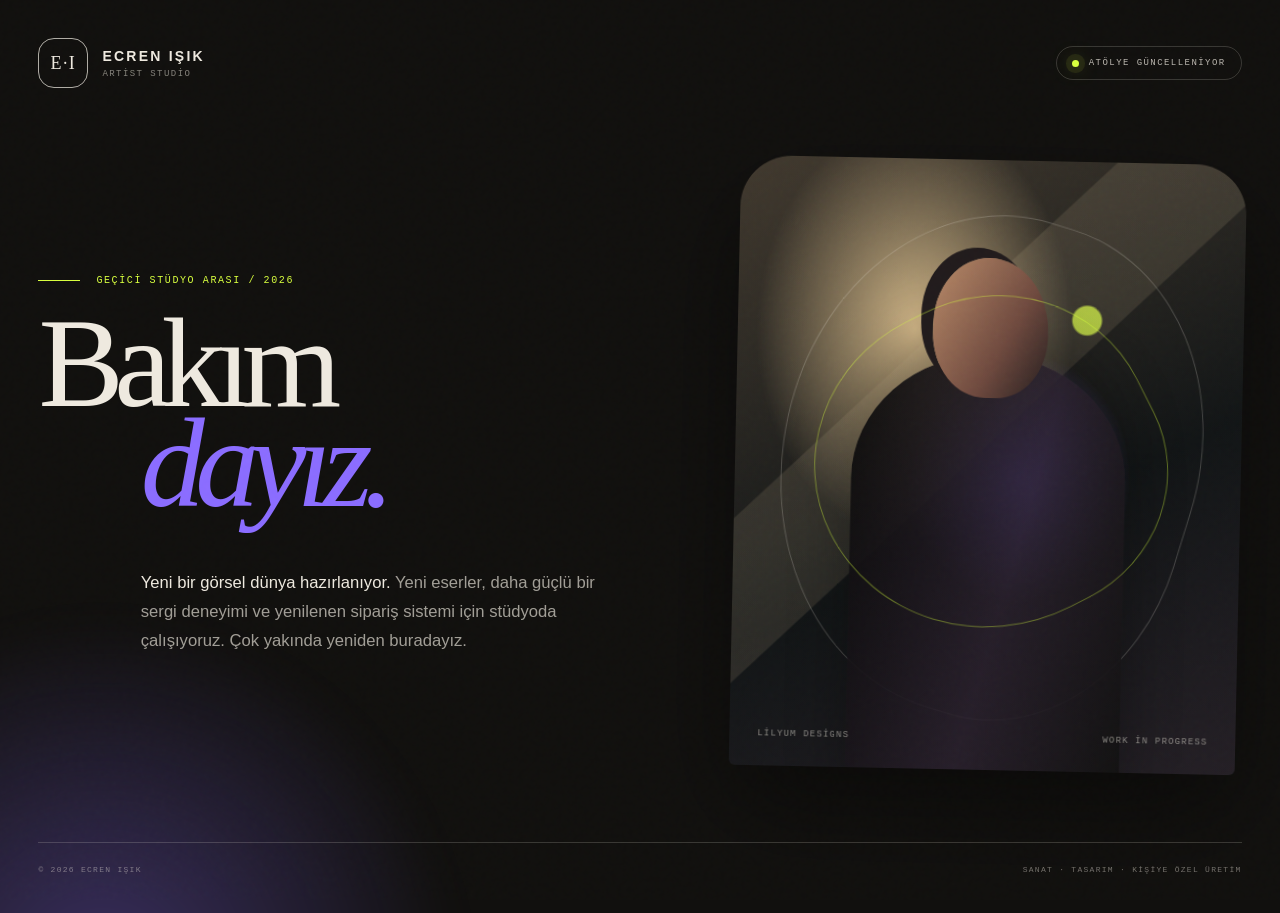
==== maintenance.html @ 32172b76 "Enable Lilyum maintenance mode" ====
<!doctype html>
<html lang="tr">
<head>
  <meta charset="UTF-8" />
  <meta name="viewport" content="width=device-width, initial-scale=1.0, viewport-fit=cover" />
  <meta name="theme-color" content="#11100e" />
  <meta name="robots" content="noindex,nofollow" />
  <meta name="description" content="Ecren Işık Artist Studio yenileniyor. Çok yakında yeniden buradayız." />
  <link rel="icon" href="icon.svg" type="image/svg+xml" />
  <title>Bakımdayız — Ecren Işık Artist Studio</title>
  <style>
    :root { color-scheme: dark; --ink:#11100e; --paper:#eee9df; --acid:#d8ff3e; --violet:#8a6cff; --line:rgba(238,233,223,.18); }
    * { box-sizing: border-box; }
    html, body { min-height: 100%; }
    body { margin:0; min-height:100svh; overflow-x:hidden; background:var(--ink); color:var(--paper); font-family:Inter,ui-sans-serif,-apple-system,BlinkMacSystemFont,"Segoe UI",sans-serif; }
    body::before { content:""; position:fixed; inset:0; pointer-events:none; opacity:.16; z-index:10; background-image:url("data:image/svg+xml,%3Csvg viewBox='0 0 180 180' xmlns='http://www.w3.org/2000/svg'%3E%3Cfilter id='n'%3E%3CfeTurbulence type='fractalNoise' baseFrequency='.92' numOctaves='4' stitchTiles='stitch'/%3E%3C/filter%3E%3Crect width='100%25' height='100%25' filter='url(%23n)' opacity='.5'/%3E%3C/svg%3E"); mix-blend-mode:soft-light; }
    .shell { position:relative; isolation:isolate; min-height:100svh; display:grid; grid-template-rows:auto 1fr auto; padding:clamp(22px,3vw,46px); }
    .aurora { position:fixed; width:min(60vw,800px); aspect-ratio:1; left:-22vw; bottom:-36vw; border-radius:50%; background:radial-gradient(circle,rgba(138,108,255,.34),transparent 66%); filter:blur(20px); animation:breathe 9s ease-in-out infinite alternate; pointer-events:none; }
    .topbar,.footer { display:flex; align-items:center; justify-content:space-between; gap:24px; position:relative; z-index:3; }
    .brand { display:flex; align-items:center; gap:14px; }
    .monogram { width:50px; aspect-ratio:1; border:1px solid rgba(238,233,223,.72); border-radius:16px; display:grid; place-items:center; font-family:Georgia,"Times New Roman",serif; font-size:18px; letter-spacing:.08em; }
    .brand-copy strong,.brand-copy small { display:block; }
    .brand-copy strong { font-size:14px; letter-spacing:.16em; line-height:1.2; }
    .brand-copy small,.eyebrow,.footer,.status { font-family:ui-monospace,SFMono-Regular,Menlo,Monaco,Consolas,monospace; text-transform:uppercase; letter-spacing:.16em; }
    .brand-copy small { margin-top:4px; color:rgba(238,233,223,.52); font-size:9px; }
    .status { display:inline-flex; align-items:center; gap:10px; padding:11px 15px; border:1px solid var(--line); border-radius:999px; color:rgba(238,233,223,.76); font-size:9px; }
    .status::before { content:""; width:7px; height:7px; border-radius:50%; background:var(--acid); box-shadow:0 0 0 6px rgba(216,255,62,.08),0 0 18px rgba(216,255,62,.5); animation:pulse 2s ease-in-out infinite; }
    main { width:min(1440px,100%); margin:auto; display:grid; grid-template-columns:minmax(0,1.08fr) minmax(320px,.92fr); align-items:center; gap:clamp(54px,8vw,140px); padding:clamp(70px,8vh,120px) 0; }
    .copy { position:relative; z-index:2; }
    .eyebrow { display:flex; align-items:center; gap:16px; margin:0 0 28px; color:var(--acid); font-size:10px; }
    .eyebrow::before { content:""; width:42px; height:1px; background:currentColor; }
    h1 { margin:0; max-width:900px; font-family:Georgia,"Times New Roman",serif; font-size:clamp(68px,10vw,160px); font-weight:400; letter-spacing:-.075em; line-height:.78; }
    h1 em { display:block; margin-left:clamp(40px,8vw,135px); color:var(--violet); font-weight:400; }
    .description { max-width:590px; margin:clamp(42px,6vh,72px) 0 0 clamp(40px,8vw,135px); color:rgba(238,233,223,.65); font-size:clamp(15px,1.3vw,19px); line-height:1.75; }
    .description strong { color:var(--paper); font-weight:500; }
    .artwork { position:relative; width:min(100%,580px); aspect-ratio:.83; justify-self:end; border-radius:min(4vw,54px) min(4vw,54px) 6px 6px; overflow:hidden; background:linear-gradient(136deg,transparent 0 33%,rgba(224,201,159,.12) 33.2% 48%,transparent 48.2%),radial-gradient(circle at 69% 26%,rgba(216,255,62,.72) 0 2.4%,transparent 2.8%),radial-gradient(ellipse at 56% 52%,rgba(138,108,255,.76),transparent 28%),radial-gradient(ellipse at 35% 28%,rgba(229,199,147,.88),transparent 34%),linear-gradient(155deg,#41392e,#121516 58%,#241f25); box-shadow:0 40px 100px rgba(0,0,0,.42); transform:translate3d(var(--x,0),var(--y,0),0) rotate(1.2deg); transition:transform .8s cubic-bezier(.2,.8,.2,1); }
    .artwork::before,.artwork::after { content:""; position:absolute; inset:9%; border:1px solid rgba(238,233,223,.22); border-radius:50% 50% 44% 56%; transform:rotate(16deg); }
    .artwork::after { inset:23% 16%; border-color:rgba(216,255,62,.38); transform:rotate(-28deg); }
    .figure { position:absolute; left:50%; bottom:-8%; width:54%; height:76%; transform:translateX(-50%); border-radius:50% 50% 8% 8%/27% 27% 6% 6%; background:linear-gradient(105deg,rgba(10,10,9,.96),rgba(40,31,43,.86) 55%,rgba(17,17,16,.98)); box-shadow:0 -18px 60px rgba(0,0,0,.32); }
    .figure::before { content:""; position:absolute; width:42%; aspect-ratio:.82; left:29%; top:-21%; border-radius:48% 52% 44% 46%; background:linear-gradient(120deg,#b98a68,#6e493e 62%,#241d1e); box-shadow:-12px -10px 0 #211b1c; }
    .art-label { position:absolute; inset:auto 28px 26px; display:flex; justify-content:space-between; gap:20px; color:rgba(238,233,223,.52); font:9px/1.4 ui-monospace,SFMono-Regular,Menlo,monospace; text-transform:uppercase; letter-spacing:.13em; }
    .footer { padding-top:22px; border-top:1px solid var(--line); color:rgba(238,233,223,.44); font-size:8px; }
    .footer span:last-child { text-align:right; }
    @keyframes pulse { 50% { opacity:.42; transform:scale(.8); } }
    @keyframes breathe { to { transform:translate(8vw,-4vw) scale(1.14); opacity:.72; } }
    @media (max-width:850px) { .shell{padding:20px}.status{padding:10px 12px}.status span{display:none}main{grid-template-columns:1fr;gap:58px;padding:72px 0 62px}h1{font-size:clamp(66px,23vw,118px)}h1 em{margin-left:12vw}.description{margin:38px 0 0 12vw;max-width:calc(100% - 12vw);font-size:15px}.artwork{justify-self:center;width:min(92%,520px)}.footer{align-items:flex-end} }
    @media (max-width:480px) { .brand-copy strong{font-size:12px}.monogram{width:44px;border-radius:14px}main{padding-top:62px}.eyebrow{margin-bottom:22px}.artwork{width:100%;border-radius:38px 38px 5px 5px}.footer span:last-child{max-width:150px} }
    @media (prefers-reduced-motion:reduce) { *,*::before,*::after{animation:none!important;transition:none!important} }
  </style>
</head>
<body>
  <div class="shell">
    <div class="aurora" aria-hidden="true"></div>
    <header class="topbar">
      <div class="brand" aria-label="Ecren Işık Artist Studio"><div class="monogram" aria-hidden="true">E·I</div><div class="brand-copy"><strong>ECREN IŞIK</strong><small>Artist Studio</small></div></div>
      <div class="status"><span>Atölye güncelleniyor</span></div>
    </header>
    <main>
      <section class="copy">
        <p class="eyebrow">Geçici stüdyo arası / 2026</p>
        <h1>Bakım<em>dayız.</em></h1>
        <p class="description"><strong>Yeni bir görsel dünya hazırlanıyor.</strong> Yeni eserler, daha güçlü bir sergi deneyimi ve yenilenen sipariş sistemi için stüdyoda çalışıyoruz. Çok yakında yeniden buradayız.</p>
      </section>
      <div class="artwork" aria-label="Soyut sanatsal çalışma"><div class="figure" aria-hidden="true"></div><div class="art-label"><span>Lilyum Designs</span><span>Work in progress</span></div></div>
    </main>
    <footer class="footer"><span>© 2026 Ecren Işık</span><span>Sanat · Tasarım · Kişiye özel üretim</span></footer>
  </div>
  <script>
    const artwork=document.querySelector('.artwork');
    if(artwork&&matchMedia('(pointer:fine)').matches&&!matchMedia('(prefers-reduced-motion: reduce)').matches){addEventListener('pointermove',event=>{const x=((event.clientX/innerWidth)-.5)*-14;const y=((event.clientY/innerHeight)-.5)*-10;artwork.style.setProperty('--x',`${x}px`);artwork.style.setProperty('--y',`${y}px`)},{passive:true})}
    if('serviceWorker' in navigator){addEventListener('load',()=>navigator.serviceWorker.register('./sw.js?v=maintenance-20260819',{updateViaCache:'none'}).then(registration=>registration.update()).catch(()=>{}))}
  </script>
</body>
</html>
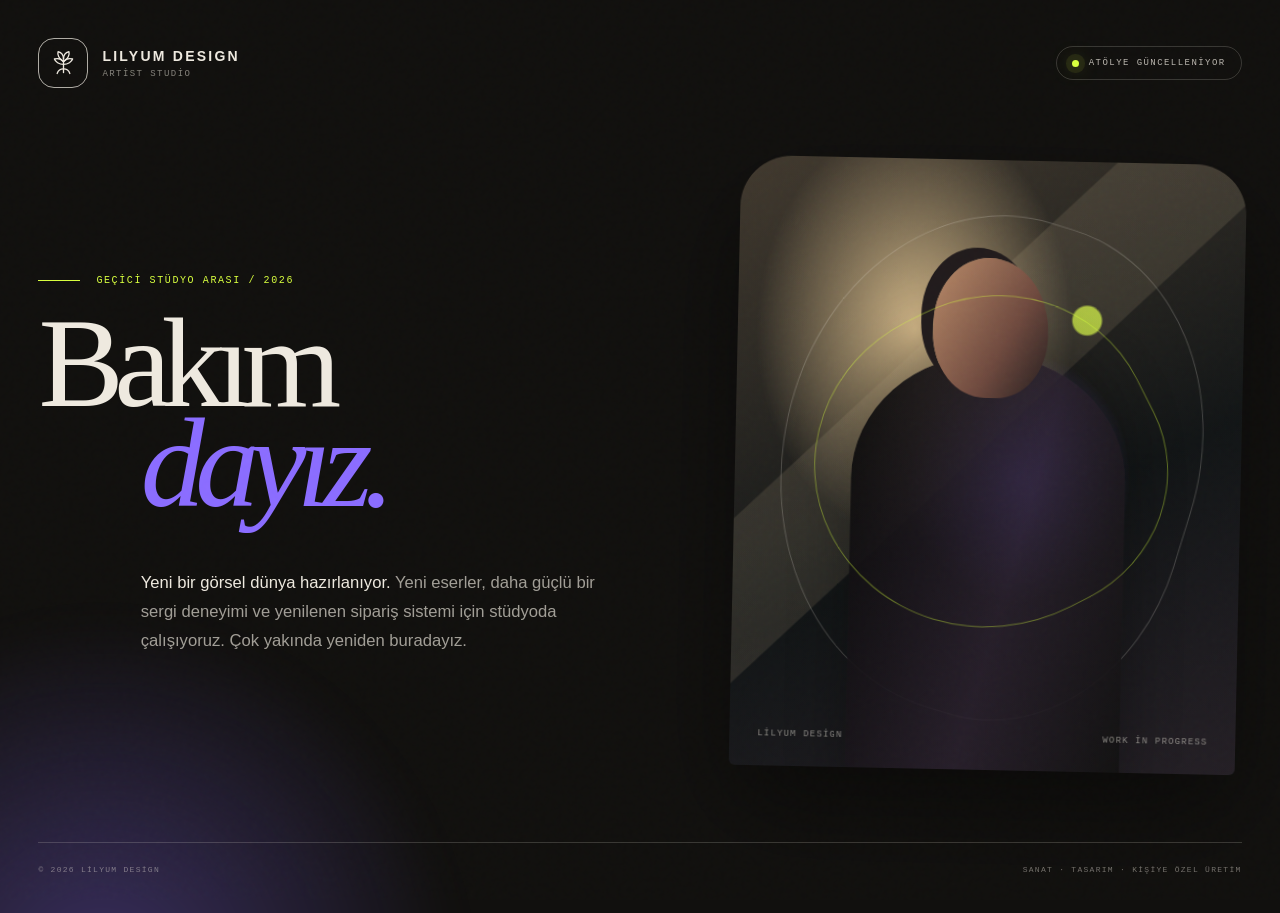
==== commit 5488ccb5: "Brand maintenance page as Lilyum Design" ====
--- a/maintenance.html
+++ b/maintenance.html
@@ -5,9 +5,9 @@
   <meta name="viewport" content="width=device-width, initial-scale=1.0, viewport-fit=cover" />
   <meta name="theme-color" content="#11100e" />
   <meta name="robots" content="noindex,nofollow" />
-  <meta name="description" content="Ecren Işık Artist Studio yenileniyor. Çok yakında yeniden buradayız." />
+  <meta name="description" content="Lilyum Design yenileniyor. Çok yakında yeniden buradayız." />
   <link rel="icon" href="icon.svg" type="image/svg+xml" />
-  <title>Bakımdayız — Ecren Işık Artist Studio</title>
+  <title>Bakımdayız — Lilyum Design</title>
   <style>
     :root { color-scheme: dark; --ink:#11100e; --paper:#eee9df; --acid:#d8ff3e; --violet:#8a6cff; --line:rgba(238,233,223,.18); }
     * { box-sizing: border-box; }
@@ -18,7 +18,8 @@
     .aurora { position:fixed; width:min(60vw,800px); aspect-ratio:1; left:-22vw; bottom:-36vw; border-radius:50%; background:radial-gradient(circle,rgba(138,108,255,.34),transparent 66%); filter:blur(20px); animation:breathe 9s ease-in-out infinite alternate; pointer-events:none; }
     .topbar,.footer { display:flex; align-items:center; justify-content:space-between; gap:24px; position:relative; z-index:3; }
     .brand { display:flex; align-items:center; gap:14px; }
-    .monogram { width:50px; aspect-ratio:1; border:1px solid rgba(238,233,223,.72); border-radius:16px; display:grid; place-items:center; font-family:Georgia,"Times New Roman",serif; font-size:18px; letter-spacing:.08em; }
+    .monogram { width:50px; aspect-ratio:1; border:1px solid rgba(238,233,223,.72); border-radius:16px; display:grid; place-items:center; }
+    .monogram svg { width:29px; height:29px; fill:none; stroke:currentColor; stroke-width:1.45; stroke-linecap:round; stroke-linejoin:round; }
     .brand-copy strong,.brand-copy small { display:block; }
     .brand-copy strong { font-size:14px; letter-spacing:.16em; line-height:1.2; }
     .brand-copy small,.eyebrow,.footer,.status { font-family:ui-monospace,SFMono-Regular,Menlo,Monaco,Consolas,monospace; text-transform:uppercase; letter-spacing:.16em; }
@@ -52,7 +53,7 @@
   <div class="shell">
     <div class="aurora" aria-hidden="true"></div>
     <header class="topbar">
-      <div class="brand" aria-label="Ecren Işık Artist Studio"><div class="monogram" aria-hidden="true">E·I</div><div class="brand-copy"><strong>ECREN IŞIK</strong><small>Artist Studio</small></div></div>
+      <div class="brand" aria-label="Lilyum Design"><div class="monogram" aria-hidden="true"><svg viewBox="0 0 32 32"><path d="M16 26V13"/><path d="M16 14C11 11 9 6 10 3c4 1 6 4 6 8"/><path d="M16 14c5-3 7-8 6-11-4 1-6 4-6 8"/><path d="M16 17c-5 0-9-3-10-6 4-1 8 0 10 3"/><path d="M16 17c5 0 9-3 10-6-4-1-8 0-10 3"/><path d="M16 22c-3 0-6 2-7 5m7-5c3 0 6 2 7 5"/></svg></div><div class="brand-copy"><strong>LILYUM DESIGN</strong><small>Artist Studio</small></div></div>
       <div class="status"><span>Atölye güncelleniyor</span></div>
     </header>
     <main>
@@ -61,9 +62,9 @@
         <h1>Bakım<em>dayız.</em></h1>
         <p class="description"><strong>Yeni bir görsel dünya hazırlanıyor.</strong> Yeni eserler, daha güçlü bir sergi deneyimi ve yenilenen sipariş sistemi için stüdyoda çalışıyoruz. Çok yakında yeniden buradayız.</p>
       </section>
-      <div class="artwork" aria-label="Soyut sanatsal çalışma"><div class="figure" aria-hidden="true"></div><div class="art-label"><span>Lilyum Designs</span><span>Work in progress</span></div></div>
+      <div class="artwork" aria-label="Soyut sanatsal çalışma"><div class="figure" aria-hidden="true"></div><div class="art-label"><span>Lilyum Design</span><span>Work in progress</span></div></div>
     </main>
-    <footer class="footer"><span>© 2026 Ecren Işık</span><span>Sanat · Tasarım · Kişiye özel üretim</span></footer>
+    <footer class="footer"><span>© 2026 Lilyum Design</span><span>Sanat · Tasarım · Kişiye özel üretim</span></footer>
   </div>
   <script>
     const artwork=document.querySelector('.artwork');
